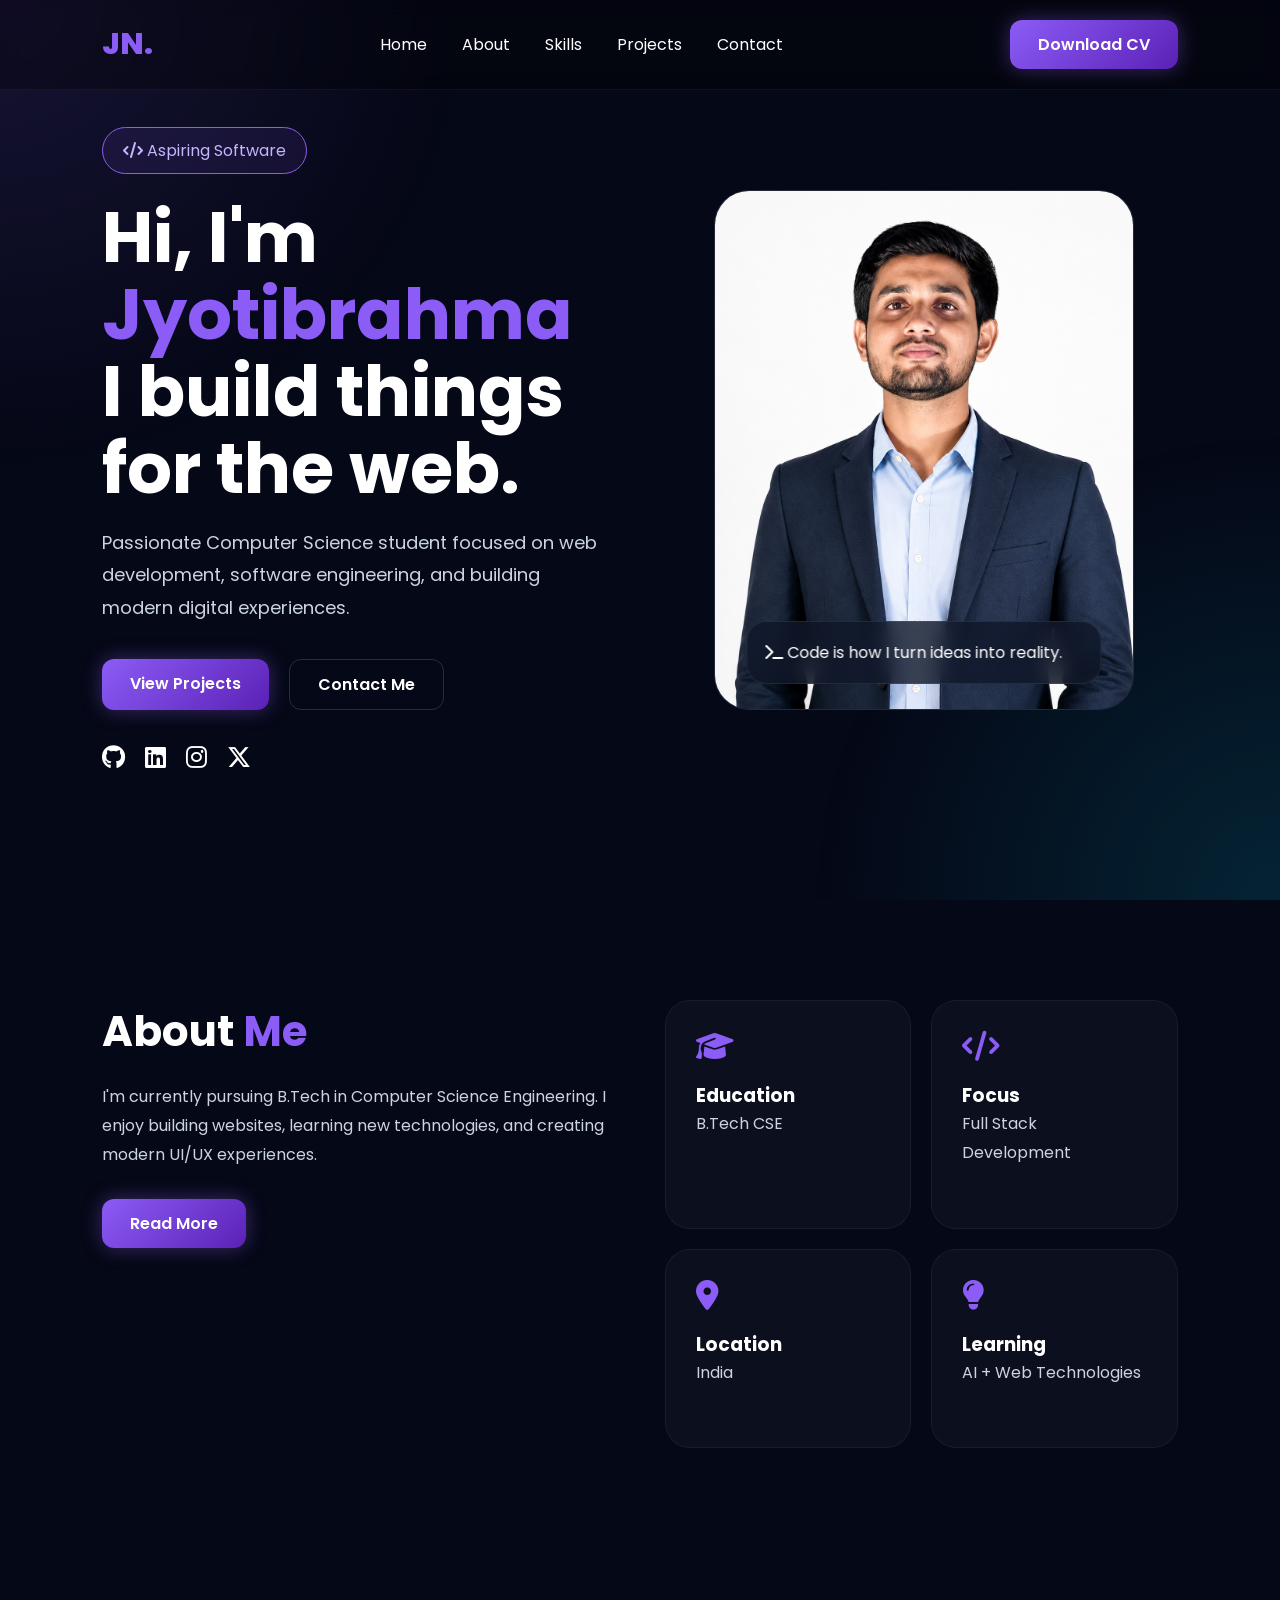
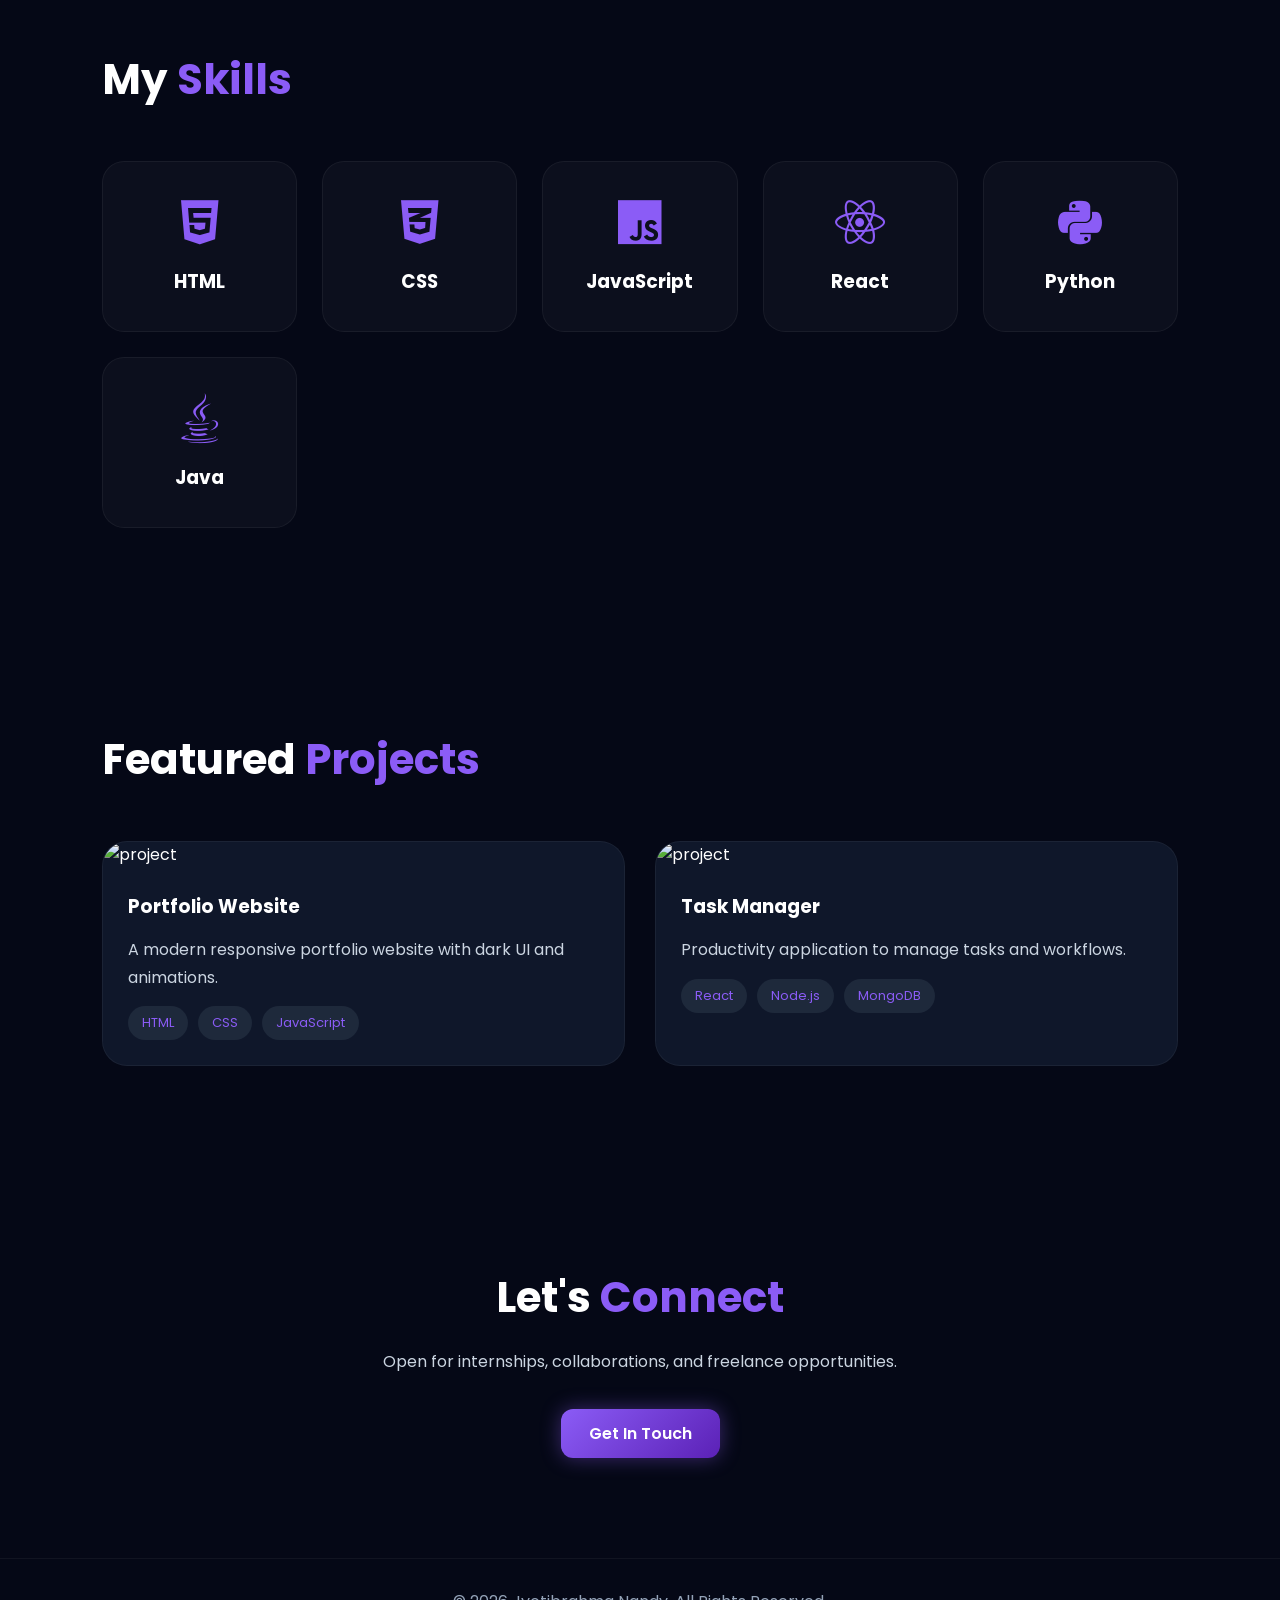
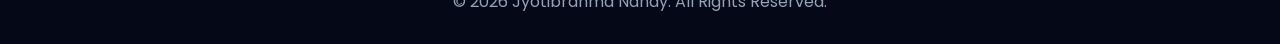
==== portfolio/index.html @ f87d0f7c "Replace simple site with new portfolio layout Remove the old top-level index.html, style.css and a d" ====
<!DOCTYPE html>
<html lang="en">

<head>
  <meta charset="UTF-8" />
  <meta name="viewport" content="width=device-width, initial-scale=1.0" />

  <title>Jyotibrahma | Portfolio</title>

  <!-- CSS -->
  <link rel="stylesheet" href="style.css" />

  <!-- Font Awesome -->
  <link rel="stylesheet"
    href="https://cdnjs.cloudflare.com/ajax/libs/font-awesome/6.5.2/css/all.min.css" />

  <!-- Google Font -->
  <link rel="preconnect" href="https://fonts.googleapis.com">
  <link rel="preconnect" href="https://fonts.gstatic.com" crossorigin>

  <link
    href="https://fonts.googleapis.com/css2?family=Poppins:wght@300;400;500;600;700;800&display=swap"
    rel="stylesheet">
</head>

<body>

  <!-- NAVBAR -->

  <nav class="navbar">

    <div class="logo">JN.</div>

    <ul class="nav-links">
      <li><a href="#">Home</a></li>
      <li><a href="#about">About</a></li>
      <li><a href="#skills">Skills</a></li>
      <li><a href="#projects">Projects</a></li>
      <li><a href="#contact">Contact</a></li>
    </ul>

    <a href="#" class="btn">Download CV</a>

  </nav>

  <!-- HERO SECTION -->

  <section class="hero">

    <div class="hero-content">

      <div class="tag">
        <i class="fa-solid fa-code"></i>
        B.Tech CSE Student | Aspiring Software Engineer
      </div>

      <h1>
        Hi, I'm <span>Jyotibrahma</span><br>
        I build things for the web.
      </h1>

      <p>
        Passionate Computer Science student focused on web development,
        software engineering, and building modern digital experiences.
      </p>

      <div class="hero-buttons">
        <a href="#" class="btn">View Projects</a>
        <a href="#" class="btn secondary-btn">Contact Me</a>
      </div>

      <div class="social-icons">
        <a href="#"><i class="fa-brands fa-github"></i></a>
        <a href="#"><i class="fa-brands fa-linkedin"></i></a>
        <a href="#"><i class="fa-brands fa-instagram"></i></a>
        <a href="#"><i class="fa-brands fa-x-twitter"></i></a>
      </div>

    </div>

    <div class="hero-image">

      <div class="image-box">

        <img src="./assests/images/file_00000000f34c7207a61236b5fd4c44da.png"
          alt="Profile">

        <div class="floating-card">
          <i class="fa-solid fa-terminal"></i>
          Code is how I turn ideas into reality.
        </div>

      </div>

    </div>

  </section>

  <!-- ABOUT -->

  <section class="about" id="about">

    <div class="about-text">

      <h2>About <span>Me</span></h2>

      <p>
        I'm currently pursuing B.Tech in Computer Science Engineering.
        I enjoy building websites, learning new technologies,
        and creating modern UI/UX experiences.
      </p>

      <a href="#" class="btn">Read More</a>

    </div>

    <div class="about-cards">

      <div class="card">
        <i class="fa-solid fa-graduation-cap"></i>
        <h3>Education</h3>
        <p>B.Tech CSE</p>
      </div>

      <div class="card">
        <i class="fa-solid fa-code"></i>
        <h3>Focus</h3>
        <p>Full Stack Development</p>
      </div>

      <div class="card">
        <i class="fa-solid fa-location-dot"></i>
        <h3>Location</h3>
        <p>India</p>
      </div>

      <div class="card">
        <i class="fa-solid fa-lightbulb"></i>
        <h3>Learning</h3>
        <p>AI + Web Technologies</p>
      </div>

    </div>

  </section>

  <!-- SKILLS -->

  <section class="skills" id="skills">

    <h2>My <span>Skills</span></h2>

    <div class="skills-grid">

      <div class="skill-box">
        <i class="fa-brands fa-html5"></i>
        <h3>HTML</h3>
      </div>

      <div class="skill-box">
        <i class="fa-brands fa-css3-alt"></i>
        <h3>CSS</h3>
      </div>

      <div class="skill-box">
        <i class="fa-brands fa-js"></i>
        <h3>JavaScript</h3>
      </div>

      <div class="skill-box">
        <i class="fa-brands fa-react"></i>
        <h3>React</h3>
      </div>

      <div class="skill-box">
        <i class="fa-brands fa-python"></i>
        <h3>Python</h3>
      </div>

      <div class="skill-box">
        <i class="fa-brands fa-java"></i>
        <h3>Java</h3>
      </div>

    </div>

  </section>

  <!-- PROJECTS -->

  <section class="projects" id="projects">

    <h2>Featured <span>Projects</span></h2>

    <div class="projects-grid">

      <div class="project-card">

        <img src="https://images.unsplash.com/photo-1498050108023-c5249f4df085?q=80&w=1200&auto=format&fit=crop"
          alt="project">

        <div class="project-content">

          <h3>Portfolio Website</h3>

          <p>
            A modern responsive portfolio website with dark UI and animations.
          </p>

          <div class="tech-stack">
            <span>HTML</span>
            <span>CSS</span>
            <span>JavaScript</span>
          </div>

        </div>

      </div>

      <div class="project-card">

        <img src="https://images.unsplash.com/photo-1516321318423-f06f85e504b3?q=80&w=1200&auto=format&fit=crop"
          alt="project">

        <div class="project-content">

          <h3>Task Manager</h3>

          <p>
            Productivity application to manage tasks and workflows.
          </p>

          <div class="tech-stack">
            <span>React</span>
            <span>Node.js</span>
            <span>MongoDB</span>
          </div>

        </div>

      </div>

    </div>

  </section>

  <!-- CONTACT -->

  <section class="contact" id="contact">

    <h2>Let's <span>Connect</span></h2>

    <p>
      Open for internships, collaborations, and freelance opportunities.
    </p>

    <a href="#" class="btn">Get In Touch</a>

  </section>

  <!-- FOOTER -->

  <footer>
    <p>© 2026 Jyotibrahma Nandy. All Rights Reserved.</p>
  </footer>

  <!-- JS -->
  <script src="script.js"></script>

</body>

</html>
---- portfolio/style.css ----
*{
  margin:0;
  padding:0;
  box-sizing:border-box;
  scroll-behavior:smooth;
}

body{
  font-family:'Poppins',sans-serif;
  background:#050816;
  color:white;
  overflow-x:hidden;
}

/* Background Glow */

body::before{
  content:'';
  position:fixed;
  width:100%;
  height:100%;
  background:
  radial-gradient(circle at top left,#8b5cf622,transparent 30%),
  radial-gradient(circle at bottom right,#00d9ff22,transparent 30%);
  z-index:-1;
}

/* GLOBAL */

section{
  padding:100px 8%;
}

h2{
  font-size:42px;
  margin-bottom:20px;
}

h2 span,
.hero-content span{
  color:#8b5cf6;
}

a{
  text-decoration:none;
  color:white;
}

/* NAVBAR */

.navbar{
  width:100%;
  position:fixed;
  top:0;
  left:0;
  display:flex;
  justify-content:space-between;
  align-items:center;
  padding:20px 8%;
  background:rgba(0,0,0,0.3);
  backdrop-filter:blur(10px);
  border-bottom:1px solid rgba(255,255,255,0.05);
  z-index:1000;
}

.logo{
  font-size:30px;
  font-weight:800;
  color:#8b5cf6;
}

.nav-links{
  display:flex;
  gap:35px;
  list-style:none;
}

.nav-links a{
  transition:0.3s;
}

.nav-links a:hover{
  color:#8b5cf6;
}

/* BUTTON */

.btn{
  display:inline-block;
  padding:12px 28px;
  border-radius:12px;
  background:linear-gradient(135deg,#8b5cf6,#5b21b6);
  font-weight:600;
  transition:0.3s;
  box-shadow:0 0 20px rgba(139,92,246,0.4);
}

.btn:hover{
  transform:translateY(-3px);
}

.secondary-btn{
  background:transparent;
  border:1px solid rgba(255,255,255,0.15);
  box-shadow:none;
}

/* HERO */

.hero{
  min-height:100vh;
  display:flex;
  justify-content:space-between;
  align-items:center;
  gap:60px;
}

.hero-content{
  flex:1;
}

.tag{
  display:inline-block;
  padding:10px 20px;
  border-radius:30px;
  border:1px solid #8b5cf6;
  color:#c4b5fd;
  margin-bottom:25px;
  background:rgba(139,92,246,0.1);
}

.hero h1{
  font-size:70px;
  line-height:1.1;
  margin-bottom:20px;
}

.hero p{
  font-size:18px;
  line-height:1.8;
  color:#cbd5e1;
  margin-bottom:35px;
  max-width:600px;
}

.hero-buttons{
  display:flex;
  gap:20px;
  margin-bottom:35px;
}

.social-icons{
  display:flex;
  gap:20px;
}

.social-icons i{
  font-size:24px;
  transition:0.3s;
}

.social-icons i:hover{
  color:#8b5cf6;
  transform:translateY(-5px);
}

/* HERO IMAGE */

.hero-image{
  flex:1;
  display:flex;
  justify-content:center;
}

.image-box{
  width:420px;
  height:520px;
  border-radius:35px;
  overflow:hidden;
  position:relative;
  background:#0f172a;
  border:1px solid rgba(255,255,255,0.08);
}

.image-box img{
  width:100%;
  height:100%;
  object-fit:cover;
}

.floating-card{
  position:absolute;
  bottom:25px;
  left:50%;
  transform:translateX(-50%);
  width:85%;
  padding:18px;
  border-radius:20px;
  background:rgba(15,23,42,0.8);
  backdrop-filter:blur(10px);
  border:1px solid rgba(255,255,255,0.08);
}

/* ABOUT */

.about{
  display:grid;
  grid-template-columns:1fr 1fr;
  gap:50px;
}

.about p{
  color:#cbd5e1;
  line-height:1.8;
  margin-bottom:30px;
}

.about-cards{
  display:grid;
  grid-template-columns:repeat(2,1fr);
  gap:20px;
}

.card{
  background:rgba(255,255,255,0.03);
  border:1px solid rgba(255,255,255,0.05);
  padding:30px;
  border-radius:25px;
  transition:0.3s;
}

.card:hover{
  transform:translateY(-8px);
  border-color:#8b5cf6;
}

.card i{
  font-size:30px;
  margin-bottom:20px;
  color:#8b5cf6;
}

/* SKILLS */

.skills-grid{
  display:grid;
  grid-template-columns:repeat(auto-fit,minmax(160px,1fr));
  gap:25px;
  margin-top:50px;
}

.skill-box{
  padding:35px;
  text-align:center;
  border-radius:22px;
  background:rgba(255,255,255,0.03);
  border:1px solid rgba(255,255,255,0.05);
  transition:0.3s;
}

.skill-box:hover{
  transform:translateY(-10px);
  border-color:#8b5cf6;
}

.skill-box i{
  font-size:50px;
  margin-bottom:20px;
  color:#8b5cf6;
}

/* PROJECTS */

.projects-grid{
  display:grid;
  grid-template-columns:repeat(auto-fit,minmax(320px,1fr));
  gap:30px;
  margin-top:50px;
}

.project-card{
  overflow:hidden;
  border-radius:25px;
  background:#0f172a;
  border:1px solid rgba(255,255,255,0.05);
  transition:0.3s;
}

.project-card:hover{
  transform:translateY(-10px);
}

.project-card img{
  width:100%;
  height:220px;
  object-fit:cover;
}

.project-content{
  padding:25px;
}

.project-content p{
  color:#cbd5e1;
  line-height:1.7;
  margin:15px 0;
}

.tech-stack{
  display:flex;
  gap:10px;
  flex-wrap:wrap;
}

.tech-stack span{
  padding:7px 14px;
  border-radius:30px;
  background:#1e293b;
  color:#8b5cf6;
  font-size:13px;
}

/* CONTACT */

.contact{
  text-align:center;
}

.contact p{
  color:#cbd5e1;
  margin-bottom:35px;
}

/* FOOTER */

footer{
  text-align:center;
  padding:30px;
  border-top:1px solid rgba(255,255,255,0.05);
  color:#94a3b8;
}

/* RESPONSIVE */

@media(max-width:1000px){

  .hero{
    flex-direction:column;
    padding-top:120px;
  }

  .hero h1{
    font-size:55px;
  }

  .about{
    grid-template-columns:1fr;
  }

  .nav-links{
    display:none;
  }

}

@media(max-width:600px){

  h2{
    font-size:32px;
  }

  .hero h1{
    font-size:42px;
  }

  .hero-buttons{
    flex-direction:column;
  }

  .image-box{
    width:100%;
    height:450px;
  }

}
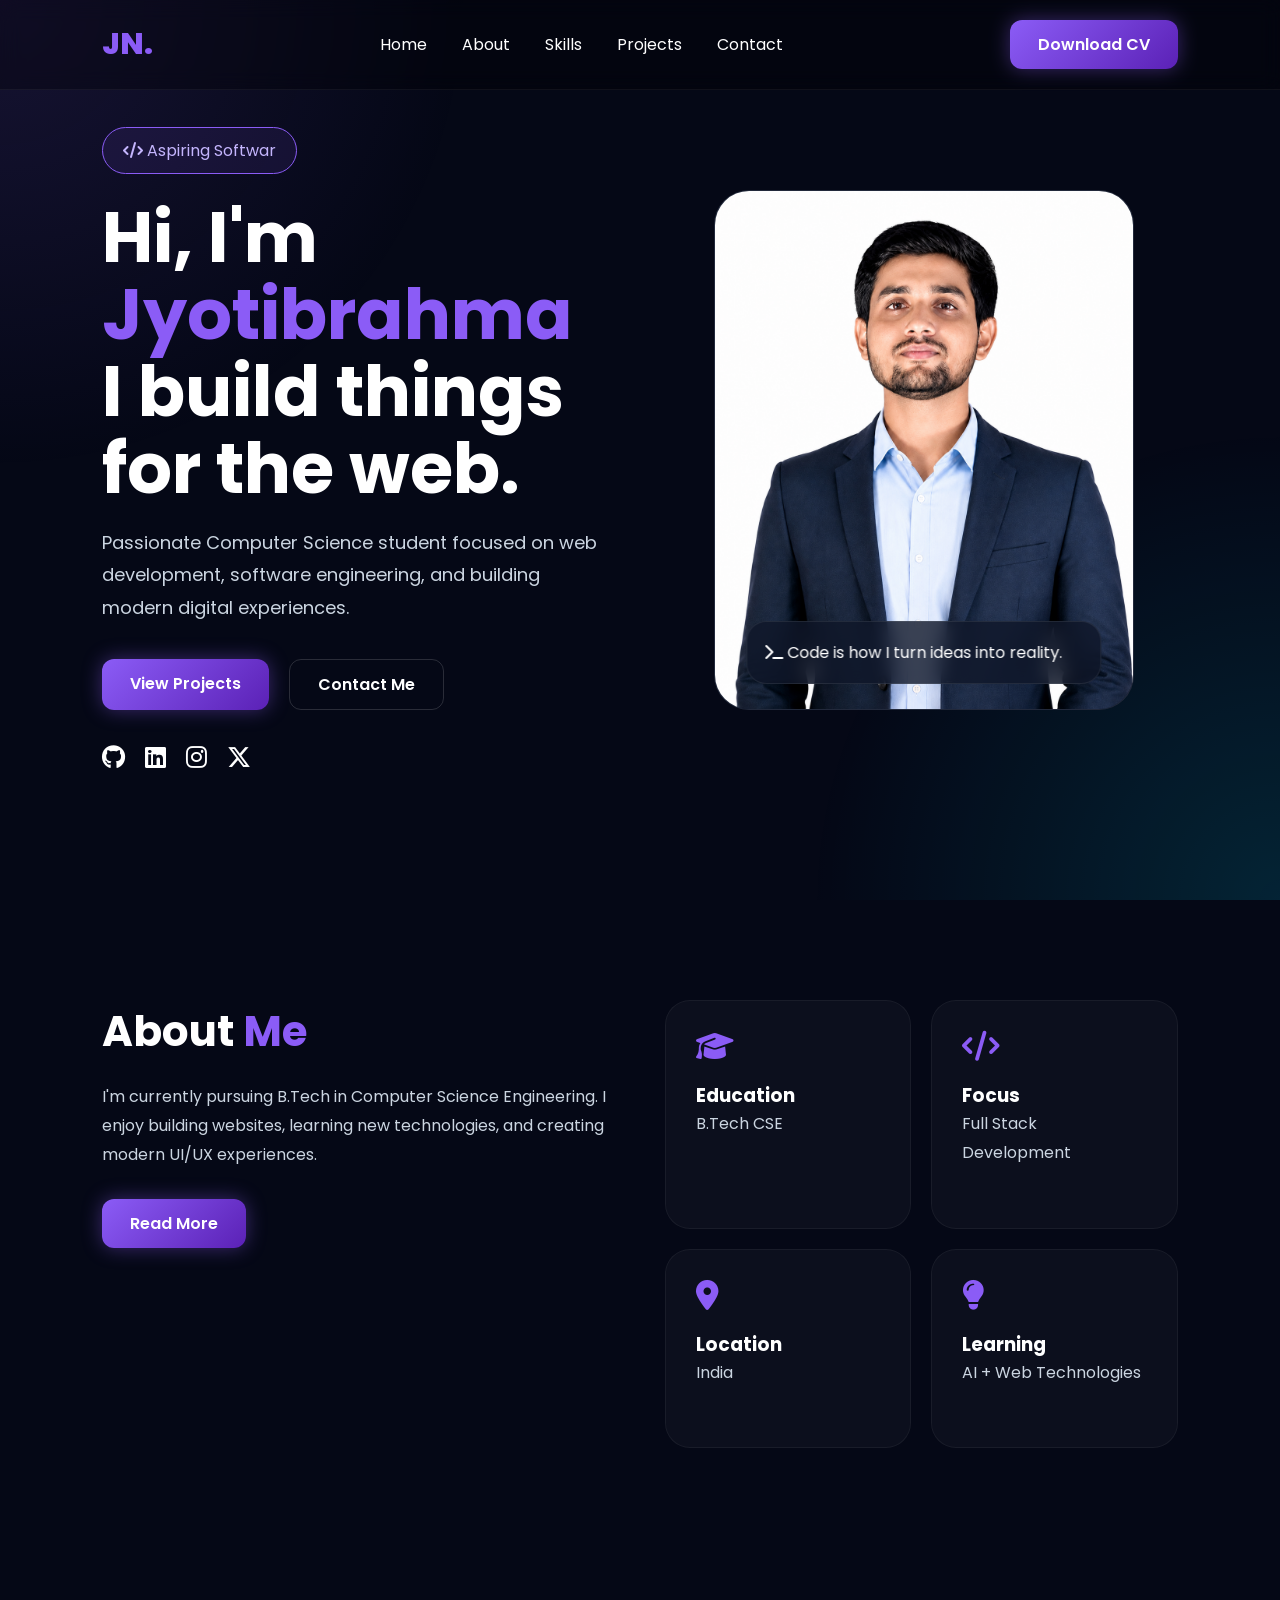
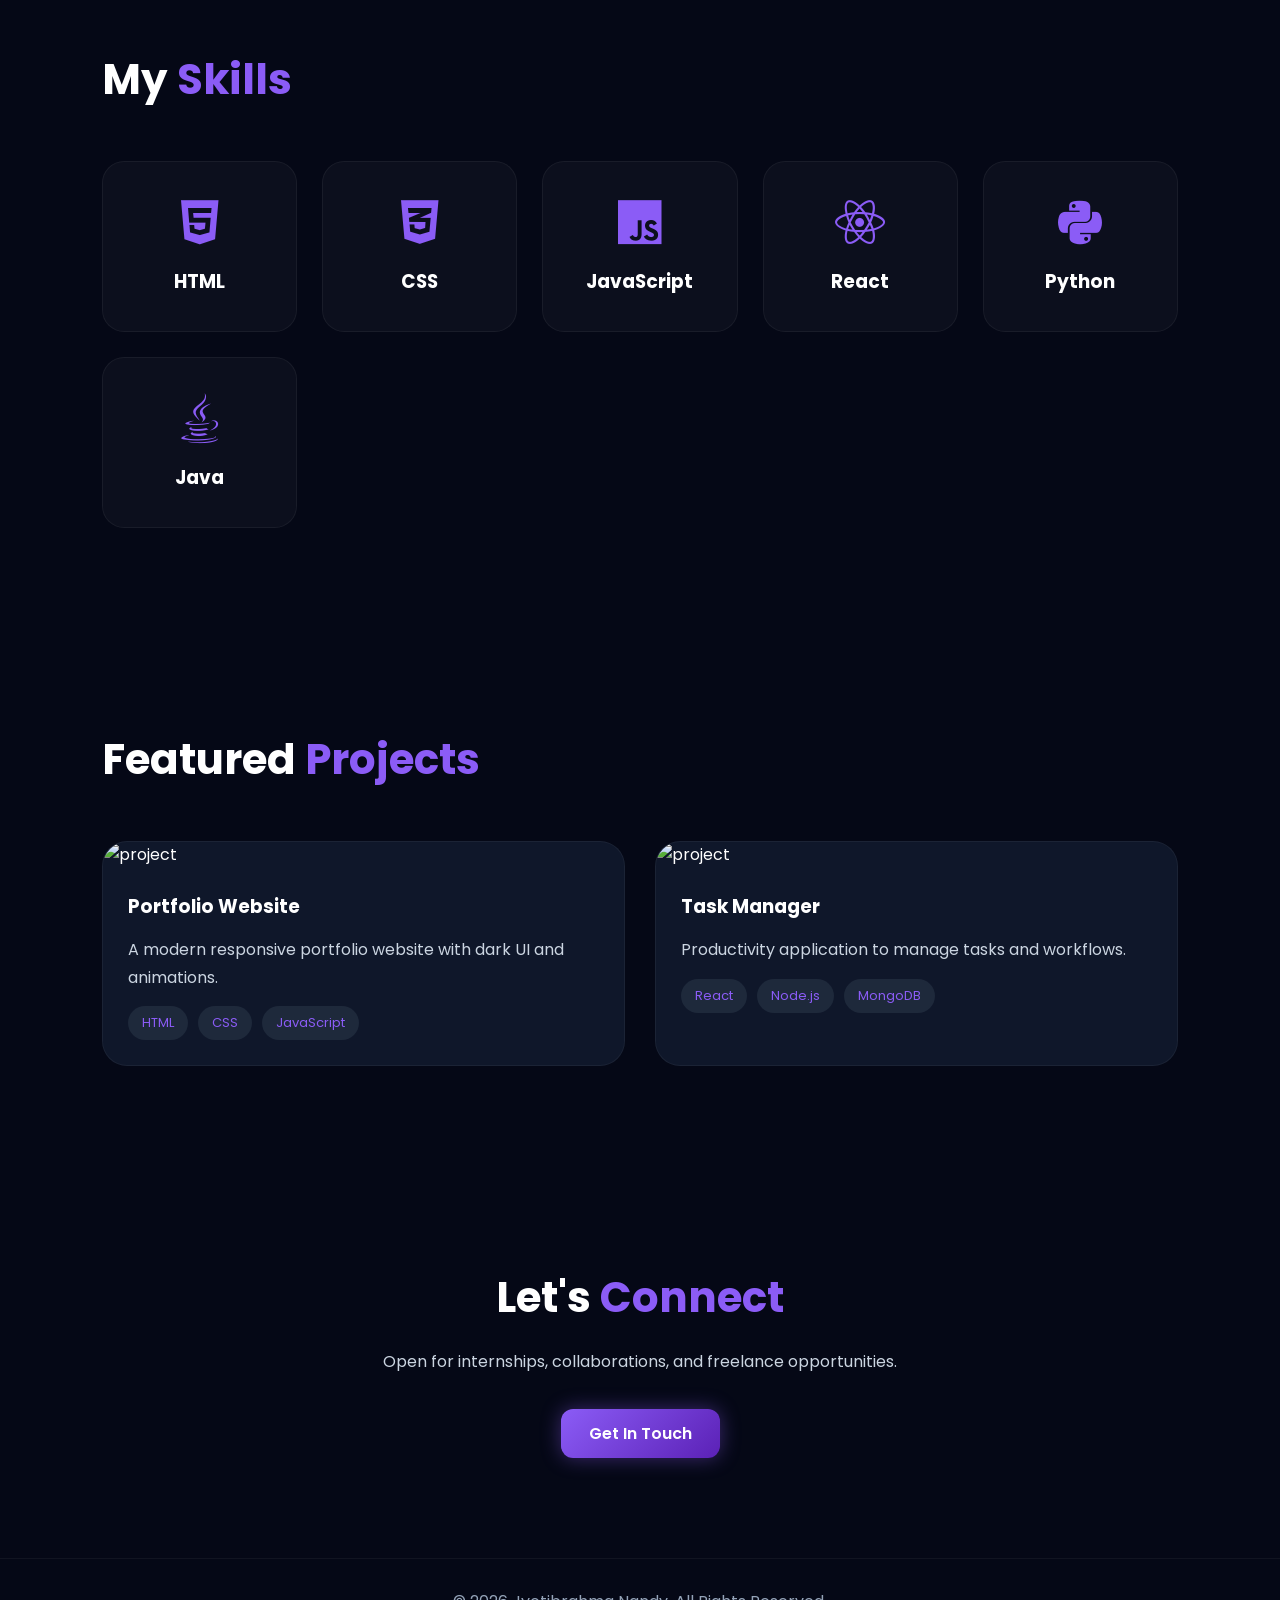
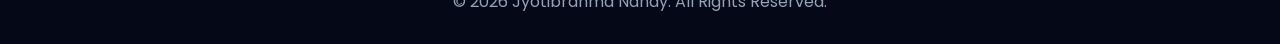
==== commit 8d625bc5: "Use final photo in portfolio page Add new image asset and update the portfolio HTML to reference it." ====
--- a/portfolio/index.html
+++ b/portfolio/index.html
@@ -82,8 +82,8 @@
 
       <div class="image-box">
 
-        <img src="./assests/images/file_00000000f34c7207a61236b5fd4c44da.png"
-          alt="Profile">
+        <img src="./assests/images/final photo.png"
+          alt="Image here">
 
         <div class="floating-card">
           <i class="fa-solid fa-terminal"></i>
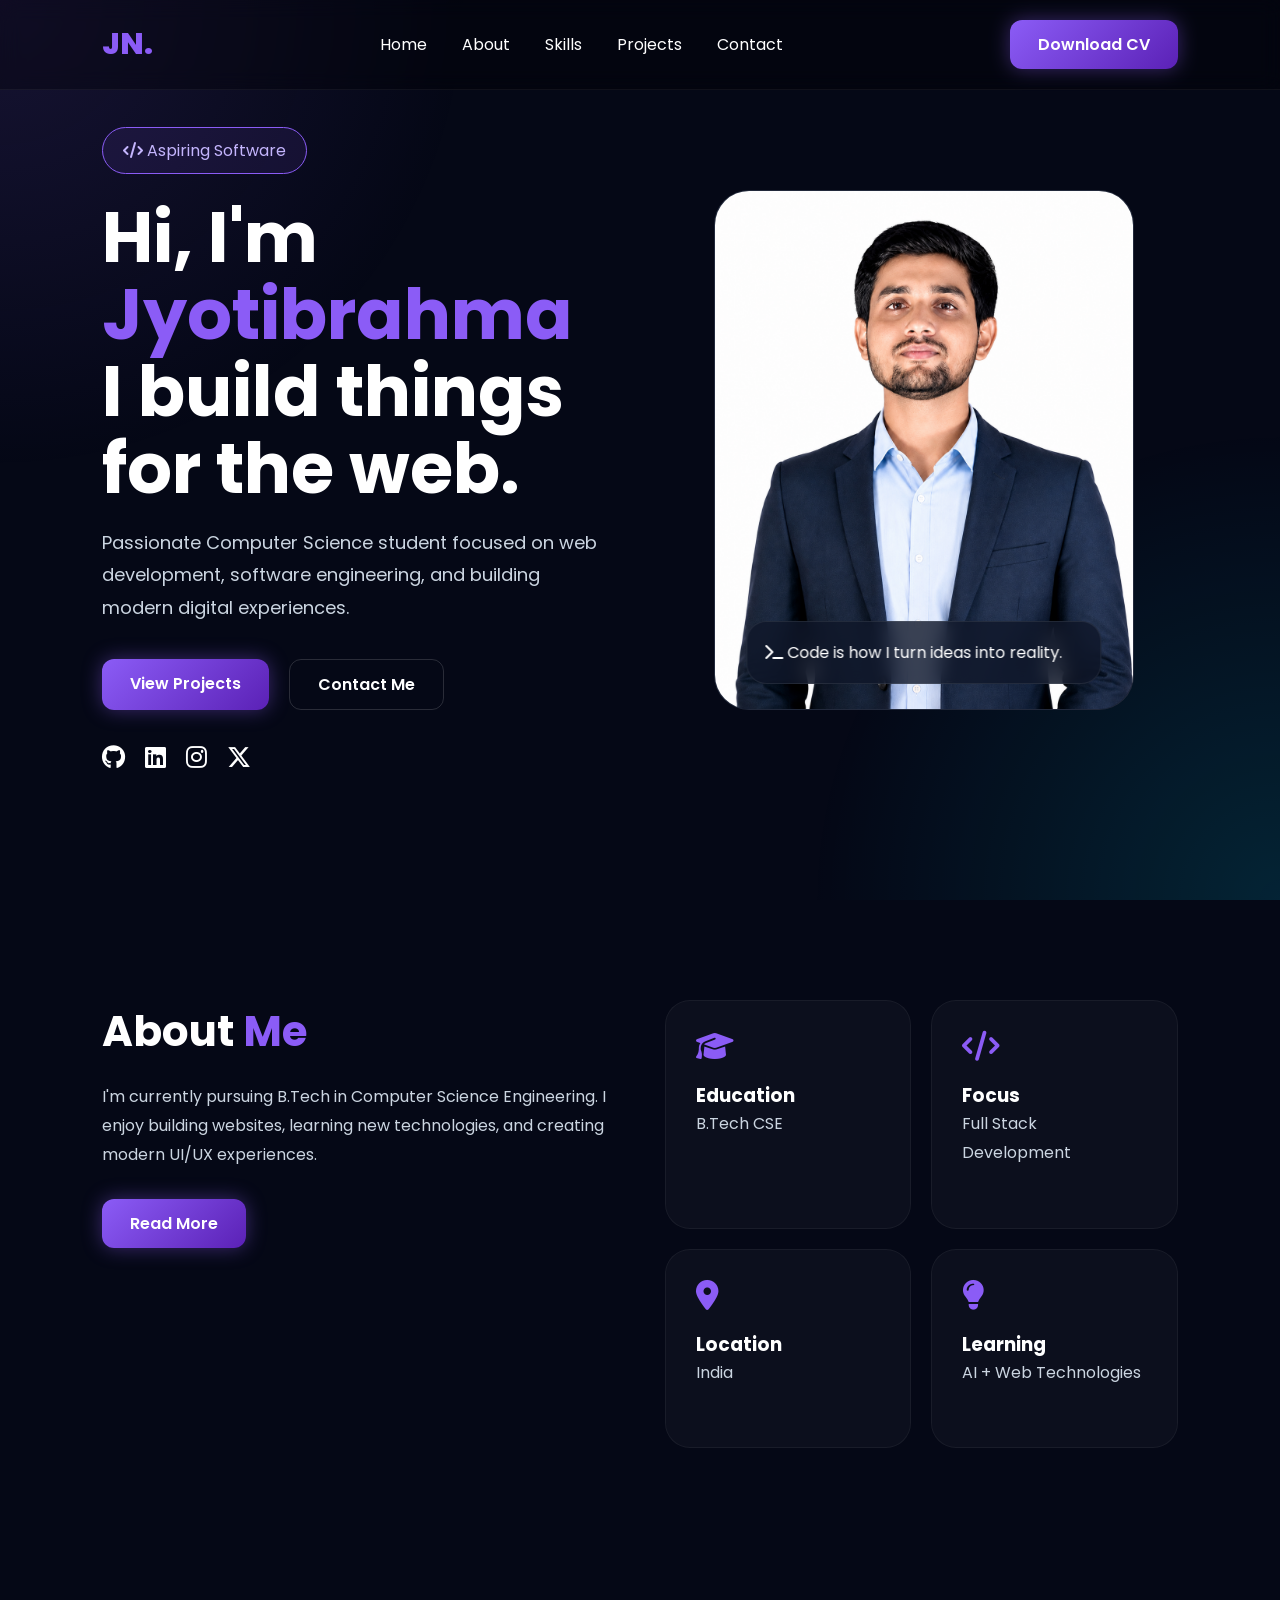
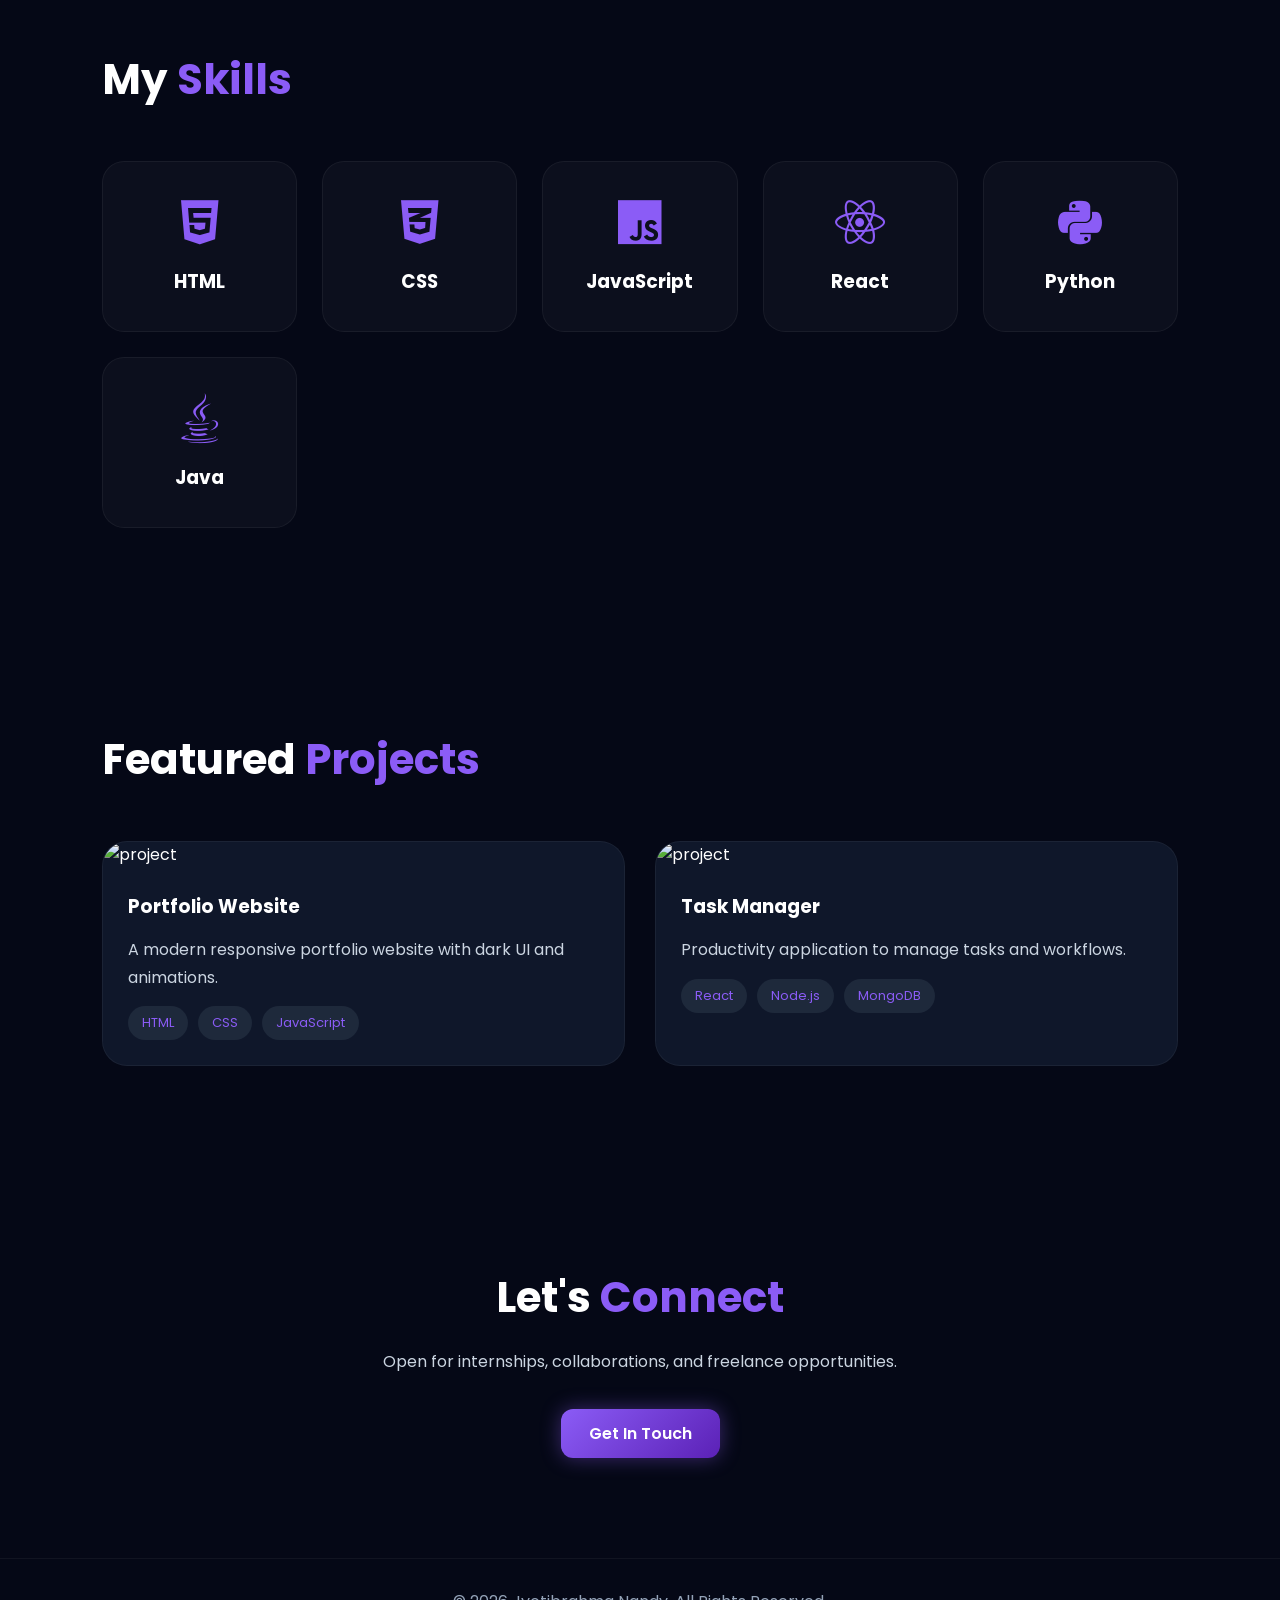
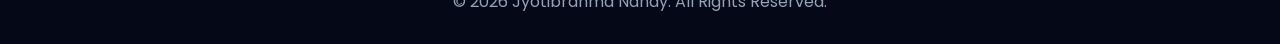
==== commit 55cc3a79: "Update index.html" ====
--- a/portfolio/index.html
+++ b/portfolio/index.html
@@ -39,7 +39,7 @@
       <li><a href="#contact">Contact</a></li>
     </ul>
 
-    <a href="#" class="btn">Download CV</a>
+    <a href="./assests/resume/Jyotibrahma_CV.pdf" class="btn" download>Download CV</a>
 
   </nav>
 
